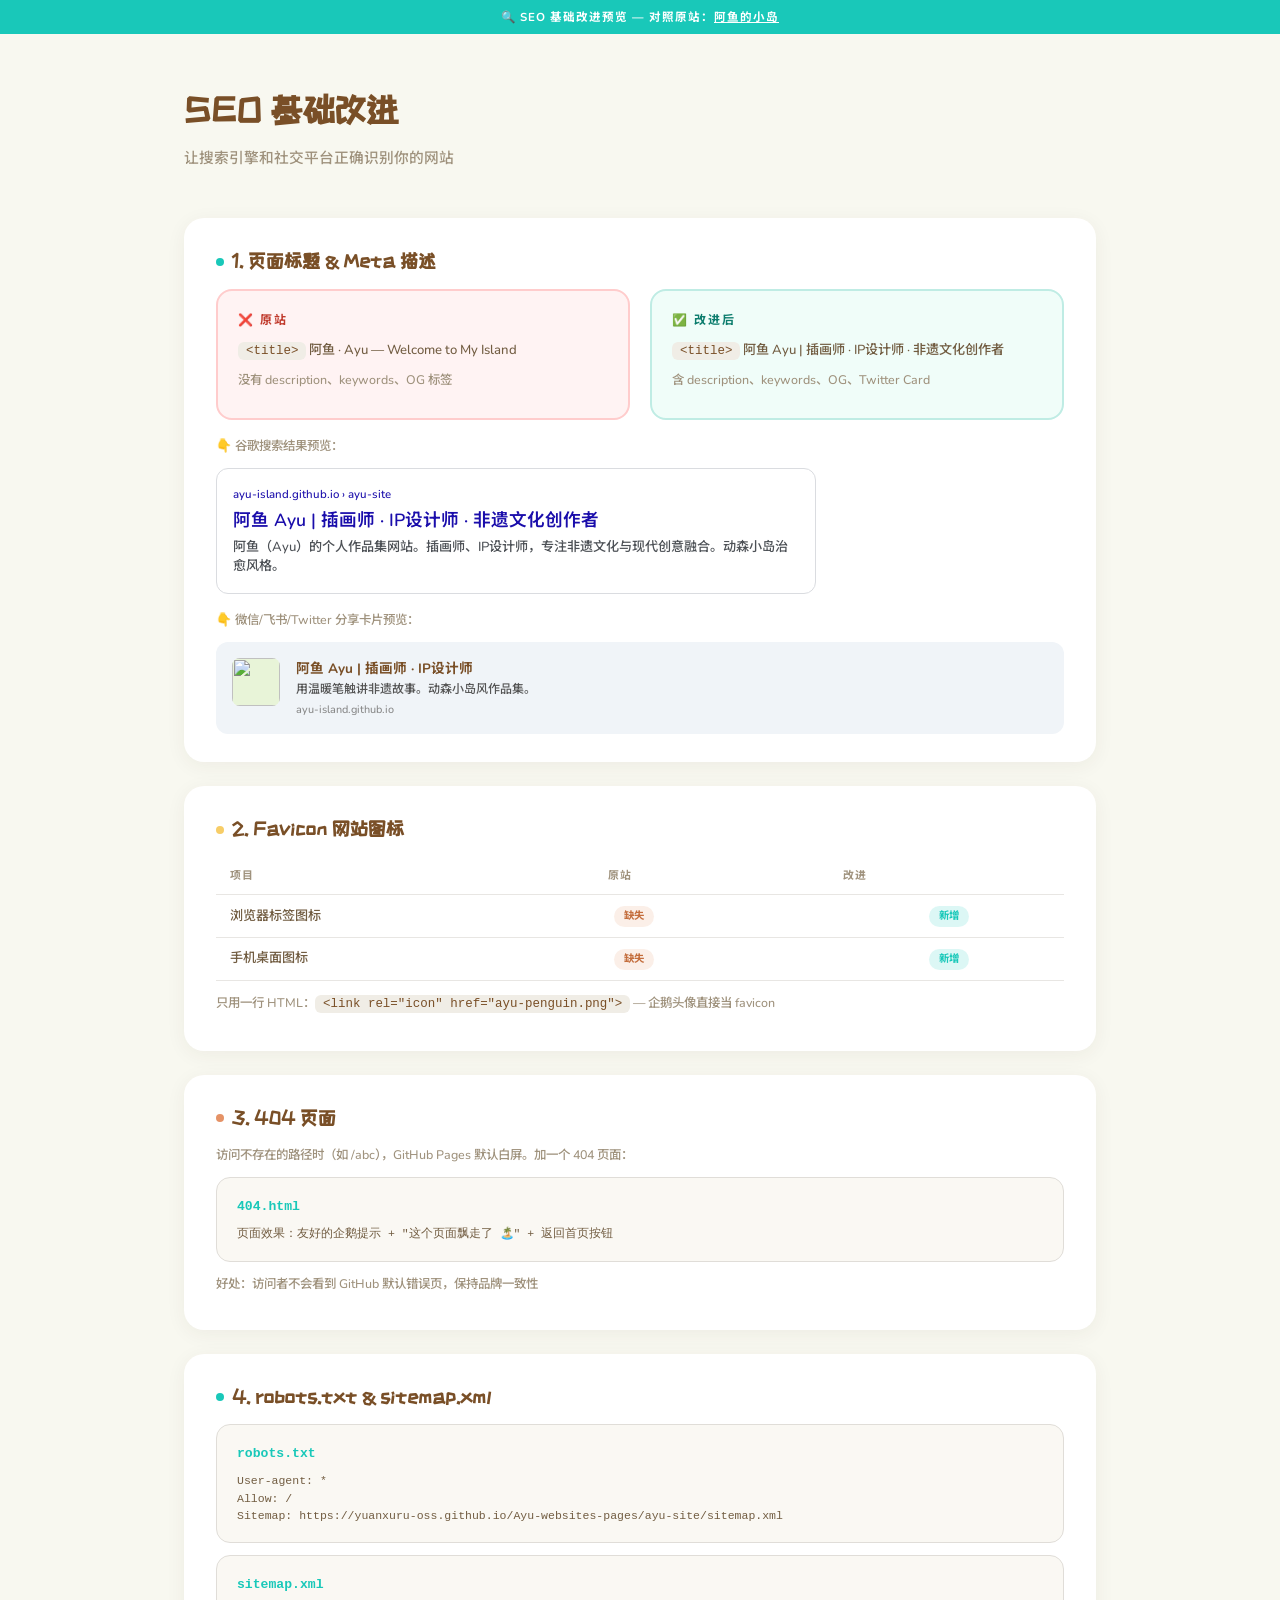
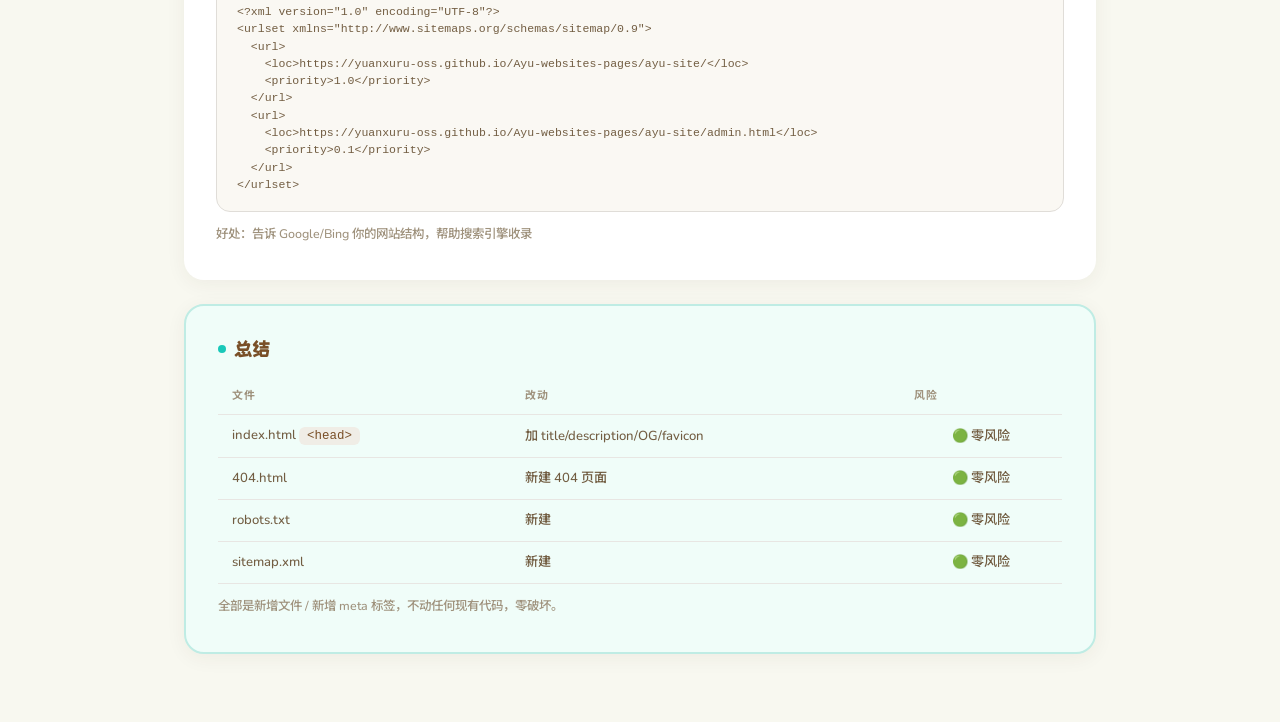
==== ayu-seo-preview/index.html @ 8addc24c "ayu seo preview" ====
<!DOCTYPE html>
<html lang="zh-CN">
<head>
<meta charset="UTF-8">
<meta name="viewport" content="width=device-width, initial-scale=1.0">

<!-- ===== SEO 改进展示 ===== -->
<title>阿鱼 Ayu | 插画师 · IP设计师 · 非遗文化创作者</title>
<meta name="description" content="阿鱼（Ayu）的个人作品集网站。插画师、IP设计师，专注非遗文化与现代创意融合。动森小岛治愈风格。">
<meta name="keywords" content="阿鱼,插画师,IP设计,非遗文化,动森,作品集,illustrator,designer">
<meta name="author" content="阿鱼 Ayu">
<meta name="robots" content="index, follow">

<!-- Open Graph (社交分享) -->
<meta property="og:title" content="阿鱼 Ayu | 插画师 · IP设计师">
<meta property="og:description" content="用温暖笔触讲非遗故事。动森小岛风作品集。">
<meta property="og:image" content="https://yuanxuru-oss.github.io/Ayu-websites-pages/ayu-site/assets/images/ayu-penguin.png">
<meta property="og:url" content="https://yuanxuru-oss.github.io/Ayu-websites-pages/ayu-site/">
<meta property="og:type" content="website">

<!-- Twitter Card -->
<meta name="twitter:card" content="summary">
<meta name="twitter:title" content="阿鱼 Ayu | 插画师 · IP设计师">
<meta name="twitter:description" content="用温暖笔触讲非遗故事。动森小岛风作品集。">
<meta name="twitter:image" content="https://yuanxuru-oss.github.io/Ayu-websites-pages/ayu-site/assets/images/ayu-penguin.png">

<!-- Favicon -->
<link rel="icon" type="image/png" sizes="32x32" href="https://yuanxuru-oss.github.io/Ayu-websites-pages/ayu-site/assets/images/ayu-penguin.png">
<link rel="apple-touch-icon" href="https://yuanxuru-oss.github.io/Ayu-websites-pages/ayu-site/assets/images/ayu-penguin.png">

<style>
@import url('https://fonts.googleapis.com/css2?family=Nunito:wght@400;600;700;800;900&family=Noto+Sans+SC:wght@400;500;700&family=ZCOOL+KuaiLe&display=swap');

* { margin: 0; padding: 0; box-sizing: border-box; }
:root {
  --mint: #19c8b9; --yellow: #f7cd67; --orange: #e59266;
  --ink: #725d42; --dark: #794f27; --muted: #9f927d;
  --bg: #f8f8f0;
}

body { font-family: Nunito,'Noto Sans SC',sans-serif; background: var(--bg); color: var(--ink); font-weight: 500; line-height: 1.6; }
.container { max-width: 960px; margin: 0 auto; padding: 48px 24px; }

.preview-bar { background: var(--mint); color: #fff; text-align: center; padding: 8px; font-size: 0.72rem; font-weight: 700; letter-spacing: 1px; }

h1 { font-family: 'ZCOOL KuaiLe',cursive; font-size: 2.2rem; color: var(--dark); margin-bottom: 8px; }
.sub { font-size: 0.92rem; color: var(--muted); margin-bottom: 48px; }

/* Card */
.card { background: #fff; border-radius: 20px; padding: 28px 32px; box-shadow: 0 4px 20px rgba(61,52,40,0.06); margin-bottom: 24px; }
.card h2 { font-family: 'ZCOOL KuaiLe',cursive; font-size: 1.2rem; color: var(--dark); margin-bottom: 12px; display: flex; align-items: center; gap: 8px; }
.card h2 .dot { width: 8px; height: 8px; border-radius: 50%; display: inline-block; }
.card p { font-size: 0.88rem; margin-bottom: 8px; }
.card code { background: #f0ede6; padding: 2px 8px; border-radius: 6px; font-size: 0.78rem; font-family: 'Fira Code',monospace; color: var(--dark); }
.card .tag { display: inline-block; font-size: 0.65rem; font-weight: 700; padding: 2px 10px; border-radius: 50px; margin-left: 6px; }
.tag-new { background: rgba(25,200,185,0.15); color: var(--mint); }
.tag-miss { background: rgba(229,146,102,0.15); color: #c46e3d; }

table { width: 100%; border-collapse: collapse; font-size: 0.82rem; margin-top: 12px; }
th, td { padding: 10px 14px; text-align: left; border-bottom: 1px solid #e8e6e3; }
th { font-size: 0.68rem; color: var(--muted); letter-spacing: 1px; text-transform: uppercase; font-weight: 700; }
td:last-child { text-align: center; }

/* File box */
.file-box { background: #faf8f3; border: 1.5px solid #e0ddd8; border-radius: 14px; padding: 18px 20px; margin-top: 8px; }
.file-box .filename { font-family: 'Fira Code',monospace; font-size: 0.82rem; font-weight: 700; color: var(--mint); margin-bottom: 8px; }
.file-box pre { font-size: 0.72rem; color: var(--ink); white-space: pre-wrap; font-family: 'Fira Code',monospace; line-height: 1.5; max-height: 200px; overflow-y: auto; }

/* Search preview */
.search-preview { background: #fff; border: 1px solid #dadce0; border-radius: 12px; padding: 16px; max-width: 600px; margin-top: 12px; }
.search-preview .sp-url { font-size: 0.72rem; color: #1a0dab; margin-bottom: 2px; }
.search-preview .sp-title { font-size: 1.1rem; color: #1a0dab; font-weight: 600; margin-bottom: 4px; text-decoration: none; display: block; }
.search-preview .sp-desc { font-size: 0.82rem; color: #4d5156; line-height: 1.5; }

.compare-grid { display: grid; grid-template-columns: 1fr 1fr; gap: 20px; }
.compare-old { background: #fff3f3; border-radius: 16px; padding: 20px; border: 2px solid #fcc; }
.compare-new { background: #f0fdf9; border-radius: 16px; padding: 20px; border: 2px solid #bfece4; }
.compare-old h3 { color: #c0392b; font-size: 0.75rem; letter-spacing: 2px; margin-bottom: 10px; }
.compare-new h3 { color: #0d7d6e; font-size: 0.75rem; letter-spacing: 2px; margin-bottom: 10px; }
</style>
</head>
<body>

<div class="preview-bar">🔍 SEO 基础改进预览 — 对照原站：<a href="https://yuanxuru-oss.github.io/Ayu-websites-pages/ayu-site/" style="color:#fff;">阿鱼的小岛</a></div>

<div class="container">
  <h1>SEO 基础改进</h1>
  <p class="sub">让搜索引擎和社交平台正确识别你的网站</p>

  <!-- ===== 1. 页面标题 + Meta ===== -->
  <div class="card">
    <h2><span class="dot" style="background:var(--mint);"></span> 1. 页面标题 & Meta 描述</h2>

    <div class="compare-grid">
      <div class="compare-old">
        <h3>❌ 原站</h3>
        <p style="font-size:0.82rem;"><code>&lt;title&gt;</code> 阿鱼 · Ayu — Welcome to My Island</p>
        <p style="font-size:0.78rem;color:var(--muted);margin-top:6px;">没有 description、keywords、OG 标签</p>
      </div>
      <div class="compare-new">
        <h3>✅ 改进后</h3>
        <p style="font-size:0.82rem;"><code>&lt;title&gt;</code> 阿鱼 Ayu | 插画师 · IP设计师 · 非遗文化创作者</p>
        <p style="font-size:0.78rem;color:var(--muted);margin-top:6px;">含 description、keywords、OG、Twitter Card</p>
      </div>
    </div>

    <p style="font-size:0.78rem;color:var(--muted);margin-top:16px;">👇 谷歌搜索结果预览：</p>
    <div class="search-preview">
      <div class="sp-url">ayu-island.github.io › ayu-site</div>
      <span class="sp-title">阿鱼 Ayu | 插画师 · IP设计师 · 非遗文化创作者</span>
      <div class="sp-desc">阿鱼（Ayu）的个人作品集网站。插画师、IP设计师，专注非遗文化与现代创意融合。动森小岛治愈风格。</div>
    </div>

    <p style="font-size:0.78rem;color:var(--muted);margin-top:16px;">👇 微信/飞书/Twitter 分享卡片预览：</p>
    <div style="display:flex;gap:16px;align-items:flex-start;margin-top:12px;background:#f0f4f8;border-radius:12px;padding:16px;">
      <div style="width:48px;height:48px;border-radius:8px;overflow:hidden;flex-shrink:0;background:#e8f4d8;">
        <img src="https://yuanxuru-oss.github.io/Ayu-websites-pages/ayu-site/assets/images/ayu-penguin.png" style="width:100%;height:100%;object-fit:contain;">
      </div>
      <div>
        <div style="font-weight:700;font-size:0.85rem;color:var(--dark);">阿鱼 Ayu | 插画师 · IP设计师</div>
        <div style="font-size:0.75rem;color:#555;">用温暖笔触讲非遗故事。动森小岛风作品集。</div>
        <div style="font-size:0.68rem;color:#888;margin-top:2px;">ayu-island.github.io</div>
      </div>
    </div>
  </div>

  <!-- ===== 2. Favicon ===== -->
  <div class="card">
    <h2><span class="dot" style="background:var(--yellow);"></span> 2. Favicon 网站图标</h2>
    <table>
      <tr><th>项目</th><th>原站</th><th>改进</th></tr>
      <tr><td>浏览器标签图标</td><td><span class="tag tag-miss">缺失</span></td><td><span class="tag tag-new">新增</span></td></tr>
      <tr><td>手机桌面图标</td><td><span class="tag tag-miss">缺失</span></td><td><span class="tag tag-new">新增</span></td></tr>
    </table>
    <p style="font-size:0.78rem;color:var(--muted);margin-top:12px;">只用一行 HTML：<code>&lt;link rel="icon" href="ayu-penguin.png"&gt;</code> — 企鹅头像直接当 favicon</p>
  </div>

  <!-- ===== 3. 404 页面 ===== -->
  <div class="card">
    <h2><span class="dot" style="background:var(--orange);"></span> 3. 404 页面</h2>
    <p style="font-size:0.78rem;color:var(--muted);margin-bottom:12px;">访问不存在的路径时（如 /abc），GitHub Pages 默认白屏。加一个 404 页面：</p>
    <div class="file-box">
      <div class="filename">404.html</div>
      <pre>页面效果：友好的企鹅提示 + "这个页面飘走了 🏝️" + 返回首页按钮</pre>
    </div>
    <p style="font-size:0.78rem;color:var(--muted);margin-top:12px;">
      好处：访问者不会看到 GitHub 默认错误页，保持品牌一致性
    </p>
  </div>

  <!-- ===== 4. robots.txt + sitemap ===== -->
  <div class="card">
    <h2><span class="dot" style="background:var(--mint);"></span> 4. robots.txt & sitemap.xml</h2>
    <div class="file-box">
      <div class="filename">robots.txt</div>
      <pre>User-agent: *
Allow: /
Sitemap: https://yuanxuru-oss.github.io/Ayu-websites-pages/ayu-site/sitemap.xml</pre>
    </div>
    <div class="file-box" style="margin-top:12px;">
      <div class="filename">sitemap.xml</div>
      <pre>&lt;?xml version="1.0" encoding="UTF-8"?&gt;
&lt;urlset xmlns="http://www.sitemaps.org/schemas/sitemap/0.9"&gt;
  &lt;url&gt;
    &lt;loc&gt;https://yuanxuru-oss.github.io/Ayu-websites-pages/ayu-site/&lt;/loc&gt;
    &lt;priority&gt;1.0&lt;/priority&gt;
  &lt;/url&gt;
  &lt;url&gt;
    &lt;loc&gt;https://yuanxuru-oss.github.io/Ayu-websites-pages/ayu-site/admin.html&lt;/loc&gt;
    &lt;priority&gt;0.1&lt;/priority&gt;
  &lt;/url&gt;
&lt;/urlset&gt;</pre>
    </div>
    <p style="font-size:0.78rem;color:var(--muted);margin-top:12px;">
      好处：告诉 Google/Bing 你的网站结构，帮助搜索引擎收录
    </p>
  </div>

  <!-- ===== 改动总结 ===== -->
  <div class="card" style="background: #f0fdf9; border: 2px solid #bfece4;">
    <h2><span class="dot" style="background:var(--mint);"></span> 总结</h2>
    <table>
      <tr><th>文件</th><th>改动</th><th>风险</th></tr>
      <tr><td>index.html <code>&lt;head&gt;</code></td><td>加 title/description/OG/favicon</td><td>🟢 零风险</td></tr>
      <tr><td>404.html</td><td>新建 404 页面</td><td>🟢 零风险</td></tr>
      <tr><td>robots.txt</td><td>新建</td><td>🟢 零风险</td></tr>
      <tr><td>sitemap.xml</td><td>新建</td><td>🟢 零风险</td></tr>
    </table>
    <p style="font-size:0.78rem;color:var(--muted);margin-top:12px;">全部是新增文件 / 新增 meta 标签，不动任何现有代码，零破坏。</p>
  </div>

</div>
</body>
</html>
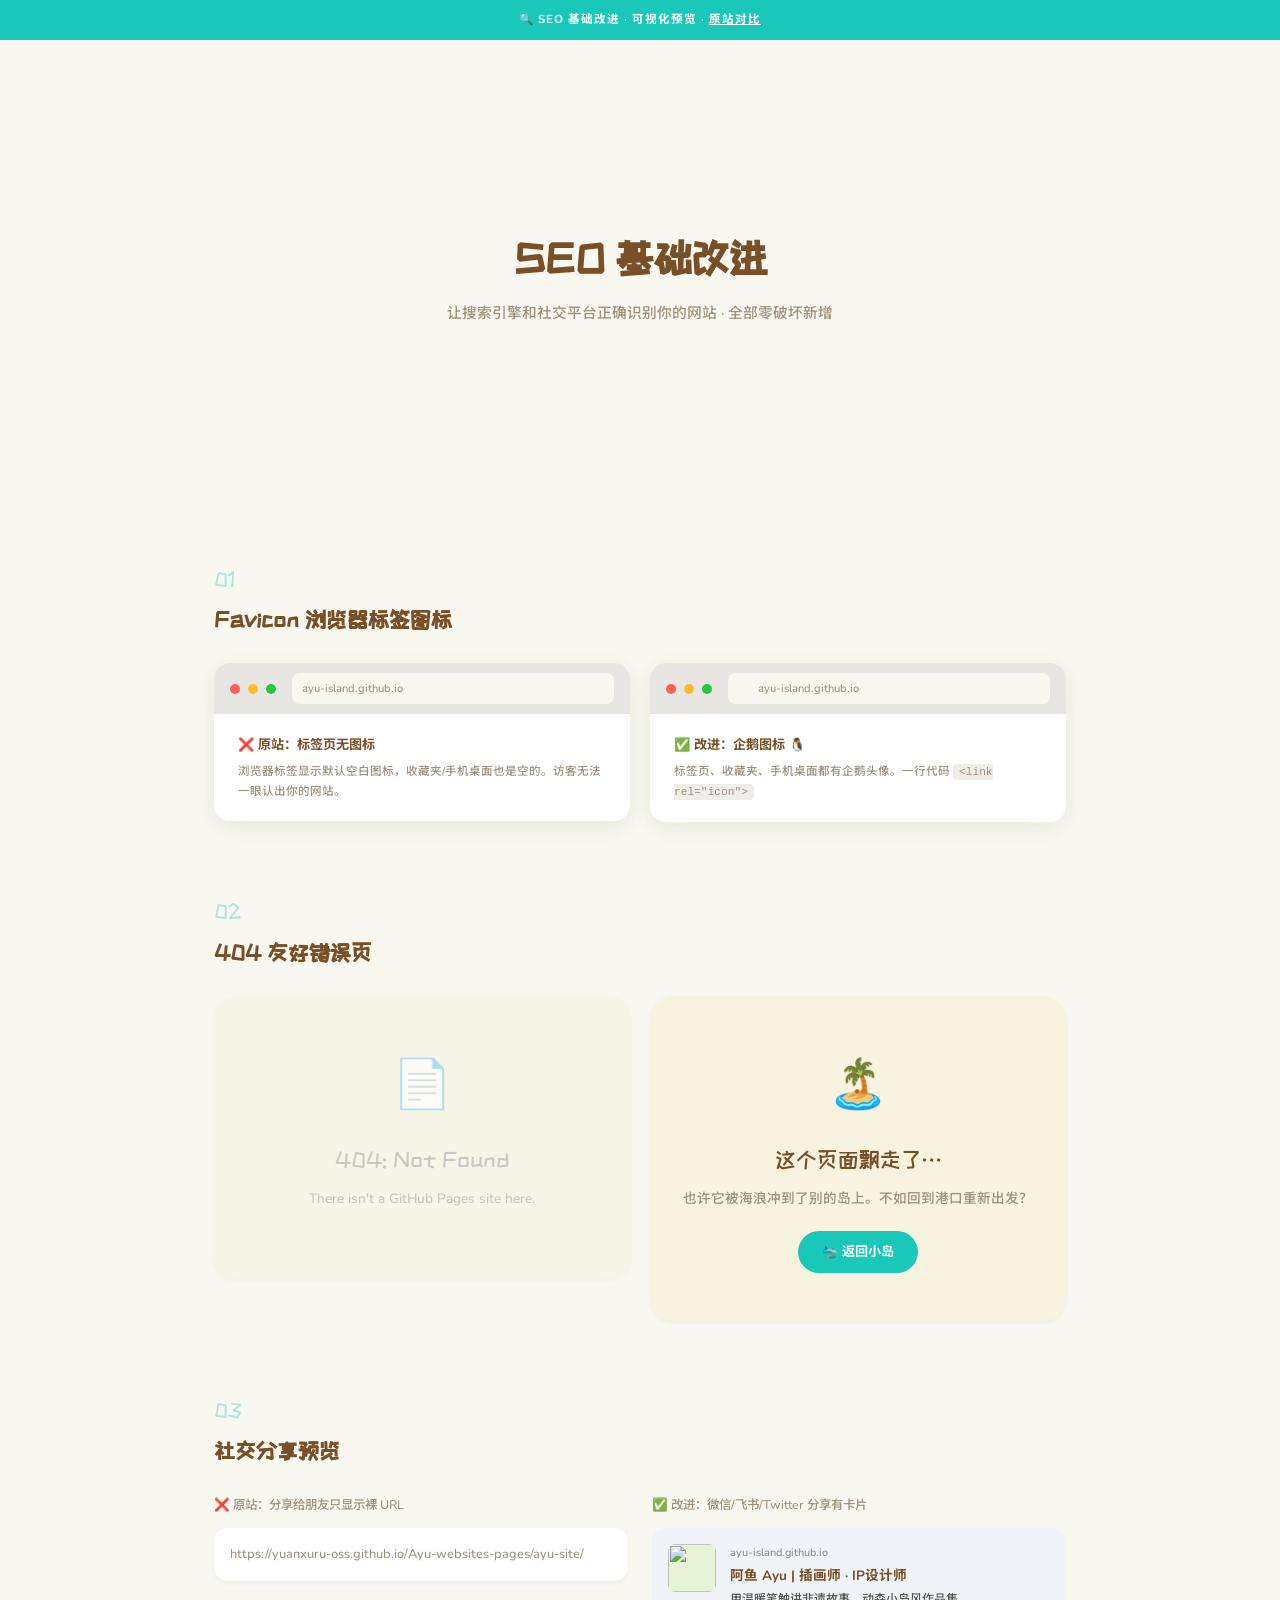
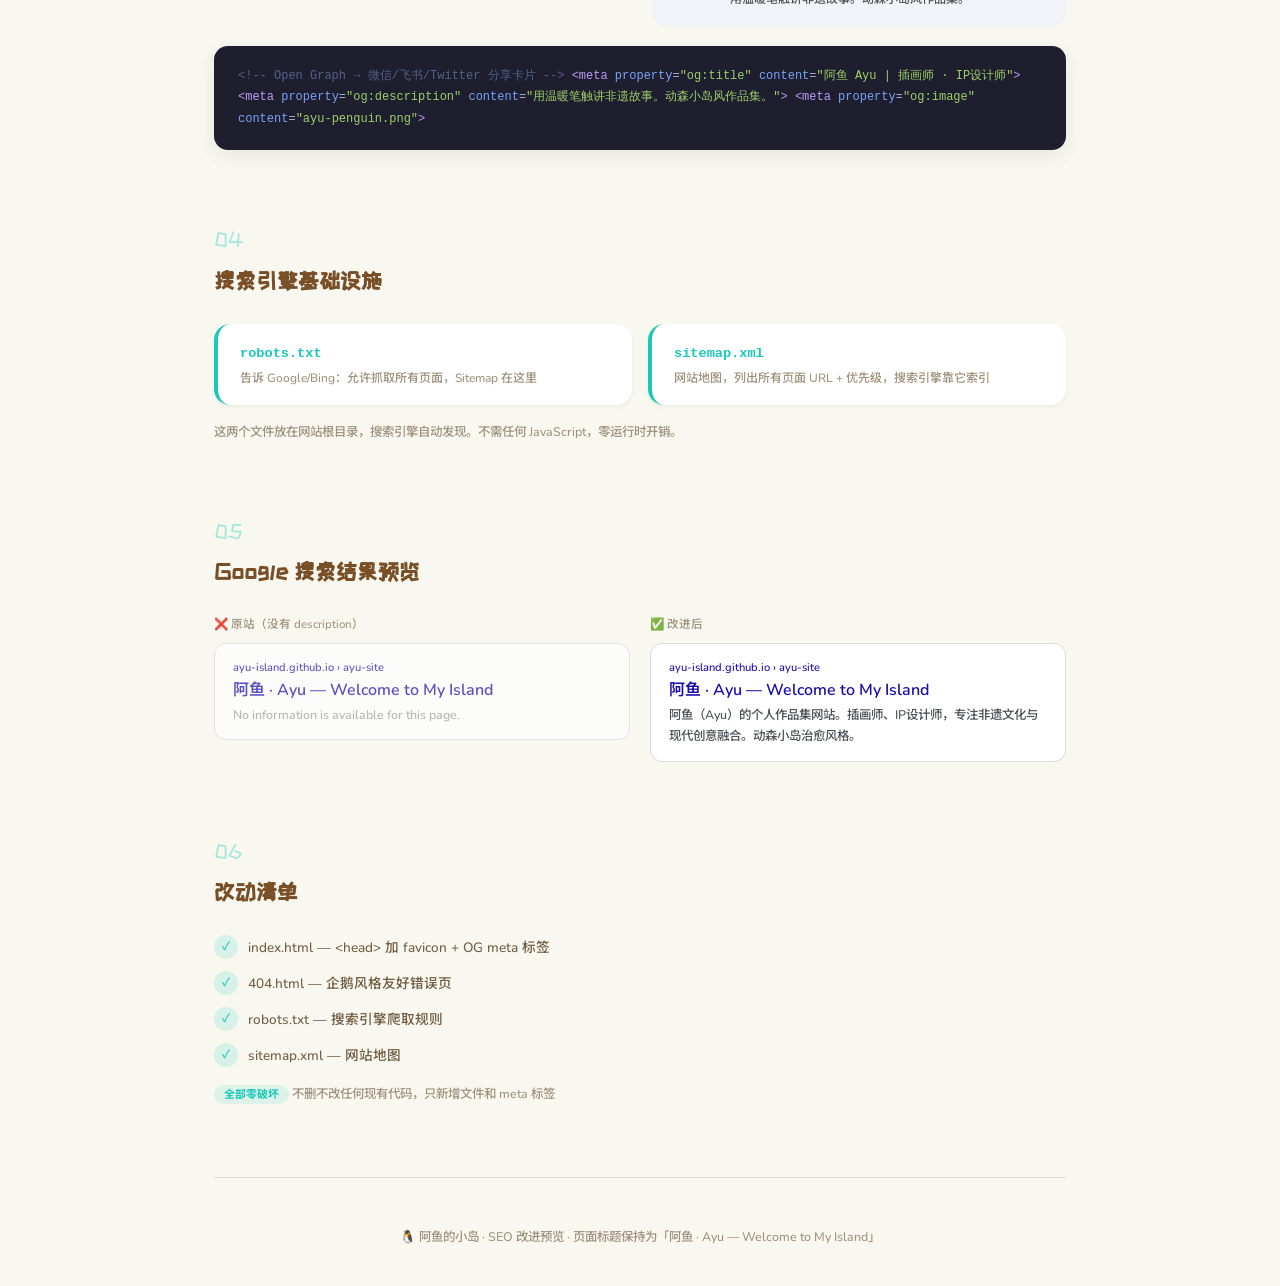
==== commit 677ba6e1: "ayo seo visual preview with styled components" ====
--- a/ayu-seo-preview/index.html
+++ b/ayu-seo-preview/index.html
@@ -3,191 +3,256 @@
 <head>
 <meta charset="UTF-8">
 <meta name="viewport" content="width=device-width, initial-scale=1.0">
-
-<!-- ===== SEO 改进展示 ===== -->
-<title>阿鱼 Ayu | 插画师 · IP设计师 · 非遗文化创作者</title>
-<meta name="description" content="阿鱼（Ayu）的个人作品集网站。插画师、IP设计师，专注非遗文化与现代创意融合。动森小岛治愈风格。">
-<meta name="keywords" content="阿鱼,插画师,IP设计,非遗文化,动森,作品集,illustrator,designer">
-<meta name="author" content="阿鱼 Ayu">
-<meta name="robots" content="index, follow">
-
-<!-- Open Graph (社交分享) -->
-<meta property="og:title" content="阿鱼 Ayu | 插画师 · IP设计师">
-<meta property="og:description" content="用温暖笔触讲非遗故事。动森小岛风作品集。">
-<meta property="og:image" content="https://yuanxuru-oss.github.io/Ayu-websites-pages/ayu-site/assets/images/ayu-penguin.png">
-<meta property="og:url" content="https://yuanxuru-oss.github.io/Ayu-websites-pages/ayu-site/">
-<meta property="og:type" content="website">
-
-<!-- Twitter Card -->
-<meta name="twitter:card" content="summary">
-<meta name="twitter:title" content="阿鱼 Ayu | 插画师 · IP设计师">
-<meta name="twitter:description" content="用温暖笔触讲非遗故事。动森小岛风作品集。">
-<meta name="twitter:image" content="https://yuanxuru-oss.github.io/Ayu-websites-pages/ayu-site/assets/images/ayu-penguin.png">
-
-<!-- Favicon -->
-<link rel="icon" type="image/png" sizes="32x32" href="https://yuanxuru-oss.github.io/Ayu-websites-pages/ayu-site/assets/images/ayu-penguin.png">
-<link rel="apple-touch-icon" href="https://yuanxuru-oss.github.io/Ayu-websites-pages/ayu-site/assets/images/ayu-penguin.png">
-
+<title>阿鱼 · Ayu — Welcome to My Island</title>
+<link rel="icon" type="image/png" href="https://yuanxuru-oss.github.io/Ayu-websites-pages/ayu-site/ayu-penguin.png">
+<link rel="preconnect" href="https://fonts.googleapis.com">
+<link rel="preconnect" href="https://fonts.gstatic.com" crossorigin>
+<link href="https://fonts.googleapis.com/css2?family=Nunito:wght@400;600;700;800;900&family=Noto+Sans+SC:wght@400;500;700&family=ZCOOL+KuaiLe&display=swap" rel="stylesheet">
 <style>
-@import url('https://fonts.googleapis.com/css2?family=Nunito:wght@400;600;700;800;900&family=Noto+Sans+SC:wght@400;500;700&family=ZCOOL+KuaiLe&display=swap');
-
-* { margin: 0; padding: 0; box-sizing: border-box; }
 :root {
-  --mint: #19c8b9; --yellow: #f7cd67; --orange: #e59266;
-  --ink: #725d42; --dark: #794f27; --muted: #9f927d;
-  --bg: #f8f8f0;
+  --mint: #19C8B9; --yellow: #F7CD67; --orange: #E59266;
+  --ink: #725D42; --dark: #794F27; --muted: #9F927D;
+  --bg: #F8F8F0; --card-bg: #F7F3DF; --border: #C4B89E;
+  --white: #FFFFFF;
+  --shadow-sm: 0 2px 4px rgba(61,52,40,0.06);
+  --shadow-md: 0 4px 20px rgba(61,52,40,0.06), 0 8px 24px rgba(61,52,40,0.03);
 }
-
-body { font-family: Nunito,'Noto Sans SC',sans-serif; background: var(--bg); color: var(--ink); font-weight: 500; line-height: 1.6; }
-.container { max-width: 960px; margin: 0 auto; padding: 48px 24px; }
-
-.preview-bar { background: var(--mint); color: #fff; text-align: center; padding: 8px; font-size: 0.72rem; font-weight: 700; letter-spacing: 1px; }
-
-h1 { font-family: 'ZCOOL KuaiLe',cursive; font-size: 2.2rem; color: var(--dark); margin-bottom: 8px; }
-.sub { font-size: 0.92rem; color: var(--muted); margin-bottom: 48px; }
-
-/* Card */
-.card { background: #fff; border-radius: 20px; padding: 28px 32px; box-shadow: 0 4px 20px rgba(61,52,40,0.06); margin-bottom: 24px; }
-.card h2 { font-family: 'ZCOOL KuaiLe',cursive; font-size: 1.2rem; color: var(--dark); margin-bottom: 12px; display: flex; align-items: center; gap: 8px; }
-.card h2 .dot { width: 8px; height: 8px; border-radius: 50%; display: inline-block; }
-.card p { font-size: 0.88rem; margin-bottom: 8px; }
-.card code { background: #f0ede6; padding: 2px 8px; border-radius: 6px; font-size: 0.78rem; font-family: 'Fira Code',monospace; color: var(--dark); }
-.card .tag { display: inline-block; font-size: 0.65rem; font-weight: 700; padding: 2px 10px; border-radius: 50px; margin-left: 6px; }
-.tag-new { background: rgba(25,200,185,0.15); color: var(--mint); }
-.tag-miss { background: rgba(229,146,102,0.15); color: #c46e3d; }
-
-table { width: 100%; border-collapse: collapse; font-size: 0.82rem; margin-top: 12px; }
-th, td { padding: 10px 14px; text-align: left; border-bottom: 1px solid #e8e6e3; }
-th { font-size: 0.68rem; color: var(--muted); letter-spacing: 1px; text-transform: uppercase; font-weight: 700; }
-td:last-child { text-align: center; }
-
-/* File box */
-.file-box { background: #faf8f3; border: 1.5px solid #e0ddd8; border-radius: 14px; padding: 18px 20px; margin-top: 8px; }
-.file-box .filename { font-family: 'Fira Code',monospace; font-size: 0.82rem; font-weight: 700; color: var(--mint); margin-bottom: 8px; }
-.file-box pre { font-size: 0.72rem; color: var(--ink); white-space: pre-wrap; font-family: 'Fira Code',monospace; line-height: 1.5; max-height: 200px; overflow-y: auto; }
-
-/* Search preview */
-.search-preview { background: #fff; border: 1px solid #dadce0; border-radius: 12px; padding: 16px; max-width: 600px; margin-top: 12px; }
-.search-preview .sp-url { font-size: 0.72rem; color: #1a0dab; margin-bottom: 2px; }
-.search-preview .sp-title { font-size: 1.1rem; color: #1a0dab; font-weight: 600; margin-bottom: 4px; text-decoration: none; display: block; }
-.search-preview .sp-desc { font-size: 0.82rem; color: #4d5156; line-height: 1.5; }
-
-.compare-grid { display: grid; grid-template-columns: 1fr 1fr; gap: 20px; }
-.compare-old { background: #fff3f3; border-radius: 16px; padding: 20px; border: 2px solid #fcc; }
-.compare-new { background: #f0fdf9; border-radius: 16px; padding: 20px; border: 2px solid #bfece4; }
-.compare-old h3 { color: #c0392b; font-size: 0.75rem; letter-spacing: 2px; margin-bottom: 10px; }
-.compare-new h3 { color: #0d7d6e; font-size: 0.75rem; letter-spacing: 2px; margin-bottom: 10px; }
+*,*::before,*::after{box-sizing:border-box;margin:0;padding:0}
+body{font-family:Nunito,'Noto Sans SC',sans-serif;font-size:16px;line-height:1.7;color:var(--ink);background:var(--bg);font-weight:500}
+::selection{background:var(--yellow);color:#5c4a1f}
+.container{max-width:900px;margin:0 auto;padding:0 24px}
+
+.preview-bar{background:var(--mint);color:#fff;text-align:center;padding:10px;font-size:.72rem;font-weight:700;letter-spacing:1px}
+.preview-bar a{color:#fff}
+
+/* Hero */
+.hero-vertical{min-height:50vh;display:flex;flex-direction:column;align-items:center;justify-content:center;padding:60px 24px 40px;text-align:center}
+.hero-vertical h1{font-family:'ZCOOL KuaiLe',cursive;font-size:clamp(2rem,5vw,2.6rem);color:var(--dark);margin-bottom:8px}
+.hero-vertical .sub{font-size:.92rem;color:var(--muted)}
+
+/* Section Header */
+.section-header{margin:clamp(48px,8vh,72px) 0 24px}
+.section-number{font-family:'ZCOOL KuaiLe',cursive;font-size:1.3rem;color:var(--mint);opacity:.35;display:block;margin-bottom:.25rem}
+.section-title{font-family:'ZCOOL KuaiLe',cursive;font-size:1.4rem;color:var(--dark)}
+
+/* ===== Favicon 可视化 ===== */
+.favicon-demo{display:flex;gap:24px;align-items:flex-start;flex-wrap:wrap;margin-bottom:16px}
+
+/* Browser tab simulation */
+.browser-tab{background:var(--white);border-radius:16px;overflow:hidden;box-shadow:var(--shadow-md);width:100%;max-width:500px}
+.browser-tab .tab-top{background:#e8e6e3;padding:10px 16px;display:flex;align-items:center;gap:8px}
+.browser-tab .tab-dot{width:10px;height:10px;border-radius:50%}
+.browser-tab .tab-dot:nth-child(1){background:#ff5f56}.browser-tab .tab-dot:nth-child(2){background:#ffbd2e}.browser-tab .tab-dot:nth-child(3){background:#27c93f}
+.browser-tab .tab-urlbar{flex:1;background:var(--bg);border-radius:8px;padding:6px 10px;font-size:.7rem;color:var(--muted);margin-left:8px;display:flex;align-items:center;gap:6px}
+.browser-tab .tab-urlbar img{width:14px;height:14px;border-radius:2px}
+.browser-tab .tab-content{padding:20px 24px}
+.browser-tab .tab-content h3{font-size:.82rem;font-weight:700;color:var(--dark);margin-bottom:6px}
+.browser-tab .tab-content p{font-size:.72rem;color:var(--muted)}
+
+/* Old vs New */
+.browser-tab.old .tab-urlbar img{display:none}
+.browser-tab.new .tab-urlbar{}
+
+.compare-row{display:grid;grid-template-columns:1fr 1fr;gap:20px;align-items:start}
+
+/* ===== 404 页面可视化 ===== */
+.page404-demo{background:var(--card-bg);border-radius:24px;padding:48px 32px;text-align:center;box-shadow:var(--shadow-sm);max-width:500px}
+.page404-demo .p404-icon{font-size:3rem;margin-bottom:16px}
+.page404-demo .p404-title{font-family:'ZCOOL KuaiLe',cursive;font-size:1.4rem;color:var(--dark);margin-bottom:8px}
+.page404-demo .p404-desc{font-size:.85rem;color:var(--muted);margin-bottom:20px}
+.page404-demo .p404-btn{display:inline-block;padding:10px 24px;border-radius:50px;background:var(--mint);color:#fff;font-weight:700;font-size:.82rem;text-decoration:none}
+
+/* ===== Social preview ===== */
+.social-preview{background:#f0f4f8;border-radius:14px;padding:16px;display:flex;gap:14px;align-items:flex-start;max-width:420px}
+.social-preview .sp-img{width:48px;height:48px;border-radius:8px;overflow:hidden;flex-shrink:0;background:#e8f4d8;display:flex;align-items:center;justify-content:center}
+.social-preview .sp-img img{width:100%;height:100%;object-fit:contain}
+.social-preview .sp-info{flex:1;min-width:0}
+.social-preview .sp-info .sp-site{font-size:.68rem;color:#888;margin-bottom:2px}
+.social-preview .sp-info .sp-title{font-size:.85rem;font-weight:700;color:var(--dark)}
+.social-preview .sp-info .sp-desc{font-size:.75rem;color:#555;margin-top:2px}
+
+/* ===== OG 代码展示 ===== */
+.code-block{background:#1e1e2e;border-radius:14px;padding:20px 24px;overflow-x:auto;font-family:'Fira Code',monospace;font-size:.75rem;line-height:1.8;color:#a9b1d6;box-shadow:var(--shadow-md)}
+.code-block .cm{color:#565f89}.code-block .tag{color:#bb9af7}.code-block .attr{color:#7aa2f7}.code-block .val{color:#9ece6a}
+
+/* ===== Robot text ===== */
+.file-card{background:var(--white);border-radius:16px;padding:18px 22px;box-shadow:var(--shadow-sm);border-left:4px solid var(--mint)}
+.file-card .fc-name{font-family:'Fira Code',monospace;font-size:.85rem;font-weight:700;color:var(--mint);margin-bottom:4px}
+.file-card .fc-desc{font-size:.75rem;color:var(--muted);line-height:1.5}
+
+/* ===== Checklist ===== */
+.checklist{display:flex;flex-direction:column;gap:12px;margin-top:16px}
+.checklist-item{display:flex;align-items:center;gap:10px;font-size:.85rem;color:var(--ink)}
+.checklist-item .ci-icon{width:24px;height:24px;border-radius:50%;display:flex;align-items:center;justify-content:center;font-size:.72rem;flex-shrink:0}
+.ci-done{background:rgba(25,200,185,.15);color:var(--mint)}
+
+.page-footer{text-align:center;padding:48px 0 40px;color:var(--muted);font-size:.78rem;border-top:1px solid #e0ddd8;margin-top:clamp(48px,8vh,72px)}
+
+@media(max-width:700px){.compare-row{grid-template-columns:1fr}}
 </style>
 </head>
 <body>
 
-<div class="preview-bar">🔍 SEO 基础改进预览 — 对照原站：<a href="https://yuanxuru-oss.github.io/Ayu-websites-pages/ayu-site/" style="color:#fff;">阿鱼的小岛</a></div>
+<div class="preview-bar">
+  🔍 SEO 基础改进 · 可视化预览 ·
+  <a href="https://yuanxuru-oss.github.io/Ayu-websites-pages/ayu-site/" style="color:#fff;">原站对比</a>
+</div>
 
 <div class="container">
+
+<div class="hero-vertical">
   <h1>SEO 基础改进</h1>
-  <p class="sub">让搜索引擎和社交平台正确识别你的网站</p>
-
-  <!-- ===== 1. 页面标题 + Meta ===== -->
-  <div class="card">
-    <h2><span class="dot" style="background:var(--mint);"></span> 1. 页面标题 & Meta 描述</h2>
-
-    <div class="compare-grid">
-      <div class="compare-old">
-        <h3>❌ 原站</h3>
-        <p style="font-size:0.82rem;"><code>&lt;title&gt;</code> 阿鱼 · Ayu — Welcome to My Island</p>
-        <p style="font-size:0.78rem;color:var(--muted);margin-top:6px;">没有 description、keywords、OG 标签</p>
+  <p class="sub">让搜索引擎和社交平台正确识别你的网站 · 全部零破坏新增</p>
+</div>
+
+<!-- ===== 1. Favicon 浏览器标签图标 ===== -->
+<div class="section-header">
+  <span class="section-number">01</span>
+  <h2 class="section-title">Favicon 浏览器标签图标</h2>
+</div>
+
+<div class="compare-row">
+  <div class="browser-tab old">
+    <div class="tab-top">
+      <div class="tab-dot"></div><div class="tab-dot"></div><div class="tab-dot"></div>
+      <div class="tab-urlbar">ayu-island.github.io</div>
+    </div>
+    <div class="tab-content">
+      <h3>❌ 原站：标签页无图标</h3>
+      <p>浏览器标签显示默认空白图标，收藏夹/手机桌面也是空的。访客无法一眼认出你的网站。</p>
+    </div>
+  </div>
+  <div class="browser-tab new">
+    <div class="tab-top">
+      <div class="tab-dot"></div><div class="tab-dot"></div><div class="tab-dot"></div>
+      <div class="tab-urlbar">
+        <img src="https://yuanxuru-oss.github.io/Ayu-websites-pages/ayu-site/ayu-penguin.png" alt="">
+        ayu-island.github.io
       </div>
-      <div class="compare-new">
-        <h3>✅ 改进后</h3>
-        <p style="font-size:0.82rem;"><code>&lt;title&gt;</code> 阿鱼 Ayu | 插画师 · IP设计师 · 非遗文化创作者</p>
-        <p style="font-size:0.78rem;color:var(--muted);margin-top:6px;">含 description、keywords、OG、Twitter Card</p>
+    </div>
+    <div class="tab-content">
+      <h3>✅ 改进：企鹅图标 🐧</h3>
+      <p>标签页、收藏夹、手机桌面都有企鹅头像。一行代码 <code style="background:#f0ede6;padding:2px 6px;border-radius:4px;font-size:.7rem;">&lt;link rel="icon"&gt;</code></p>
+    </div>
+  </div>
+</div>
+
+<!-- ===== 2. 404 页面 ===== -->
+<div class="section-header">
+  <span class="section-number">02</span>
+  <h2 class="section-title">404 友好错误页</h2>
+</div>
+
+<div class="compare-row">
+  <div class="page404-demo" style="opacity:.5;">
+    <div class="p404-icon">📄</div>
+    <div class="p404-title" style="color:#999;">404: Not Found</div>
+    <div class="p404-desc">There isn't a GitHub Pages site here.</div>
+  </div>
+  <div class="page404-demo">
+    <div class="p404-icon">🏝️</div>
+    <div class="p404-title">这个页面飘走了…</div>
+    <div class="p404-desc">也许它被海浪冲到了别的岛上。不如回到港口重新出发？</div>
+    <a class="p404-btn" href="#">🛬 返回小岛</a>
+  </div>
+</div>
+
+<!-- ===== 3. 社交分享卡片 ===== -->
+<div class="section-header">
+  <span class="section-number">03</span>
+  <h2 class="section-title">社交分享预览</h2>
+</div>
+
+<div style="display:flex;gap:24px;flex-wrap:wrap;">
+  <div style="flex:1;min-width:280px;">
+    <p style="font-size:.78rem;color:var(--muted);margin-bottom:12px;">❌ 原站：分享给朋友只显示裸 URL</p>
+    <div style="background:var(--white);border-radius:14px;padding:16px;box-shadow:var(--shadow-sm);font-size:.8rem;color:var(--muted);">
+      https://yuanxuru-oss.github.io/Ayu-websites-pages/ayu-site/
+    </div>
+  </div>
+  <div style="flex:1;min-width:280px;">
+    <p style="font-size:.78rem;color:var(--muted);margin-bottom:12px;">✅ 改进：微信/飞书/Twitter 分享有卡片</p>
+    <div class="social-preview">
+      <div class="sp-img"><img src="https://yuanxuru-oss.github.io/Ayu-websites-pages/ayu-site/ayu-penguin.png" alt=""></div>
+      <div class="sp-info">
+        <div class="sp-site">ayu-island.github.io</div>
+        <div class="sp-title">阿鱼 Ayu | 插画师 · IP设计师</div>
+        <div class="sp-desc">用温暖笔触讲非遗故事。动森小岛风作品集。</div>
       </div>
     </div>
-
-    <p style="font-size:0.78rem;color:var(--muted);margin-top:16px;">👇 谷歌搜索结果预览：</p>
-    <div class="search-preview">
-      <div class="sp-url">ayu-island.github.io › ayu-site</div>
-      <span class="sp-title">阿鱼 Ayu | 插画师 · IP设计师 · 非遗文化创作者</span>
-      <div class="sp-desc">阿鱼（Ayu）的个人作品集网站。插画师、IP设计师，专注非遗文化与现代创意融合。动森小岛治愈风格。</div>
-    </div>
-
-    <p style="font-size:0.78rem;color:var(--muted);margin-top:16px;">👇 微信/飞书/Twitter 分享卡片预览：</p>
-    <div style="display:flex;gap:16px;align-items:flex-start;margin-top:12px;background:#f0f4f8;border-radius:12px;padding:16px;">
-      <div style="width:48px;height:48px;border-radius:8px;overflow:hidden;flex-shrink:0;background:#e8f4d8;">
-        <img src="https://yuanxuru-oss.github.io/Ayu-websites-pages/ayu-site/assets/images/ayu-penguin.png" style="width:100%;height:100%;object-fit:contain;">
-      </div>
-      <div>
-        <div style="font-weight:700;font-size:0.85rem;color:var(--dark);">阿鱼 Ayu | 插画师 · IP设计师</div>
-        <div style="font-size:0.75rem;color:#555;">用温暖笔触讲非遗故事。动森小岛风作品集。</div>
-        <div style="font-size:0.68rem;color:#888;margin-top:2px;">ayu-island.github.io</div>
-      </div>
-    </div>
-  </div>
-
-  <!-- ===== 2. Favicon ===== -->
-  <div class="card">
-    <h2><span class="dot" style="background:var(--yellow);"></span> 2. Favicon 网站图标</h2>
-    <table>
-      <tr><th>项目</th><th>原站</th><th>改进</th></tr>
-      <tr><td>浏览器标签图标</td><td><span class="tag tag-miss">缺失</span></td><td><span class="tag tag-new">新增</span></td></tr>
-      <tr><td>手机桌面图标</td><td><span class="tag tag-miss">缺失</span></td><td><span class="tag tag-new">新增</span></td></tr>
-    </table>
-    <p style="font-size:0.78rem;color:var(--muted);margin-top:12px;">只用一行 HTML：<code>&lt;link rel="icon" href="ayu-penguin.png"&gt;</code> — 企鹅头像直接当 favicon</p>
-  </div>
-
-  <!-- ===== 3. 404 页面 ===== -->
-  <div class="card">
-    <h2><span class="dot" style="background:var(--orange);"></span> 3. 404 页面</h2>
-    <p style="font-size:0.78rem;color:var(--muted);margin-bottom:12px;">访问不存在的路径时（如 /abc），GitHub Pages 默认白屏。加一个 404 页面：</p>
-    <div class="file-box">
-      <div class="filename">404.html</div>
-      <pre>页面效果：友好的企鹅提示 + "这个页面飘走了 🏝️" + 返回首页按钮</pre>
-    </div>
-    <p style="font-size:0.78rem;color:var(--muted);margin-top:12px;">
-      好处：访问者不会看到 GitHub 默认错误页，保持品牌一致性
-    </p>
-  </div>
-
-  <!-- ===== 4. robots.txt + sitemap ===== -->
-  <div class="card">
-    <h2><span class="dot" style="background:var(--mint);"></span> 4. robots.txt & sitemap.xml</h2>
-    <div class="file-box">
-      <div class="filename">robots.txt</div>
-      <pre>User-agent: *
-Allow: /
-Sitemap: https://yuanxuru-oss.github.io/Ayu-websites-pages/ayu-site/sitemap.xml</pre>
-    </div>
-    <div class="file-box" style="margin-top:12px;">
-      <div class="filename">sitemap.xml</div>
-      <pre>&lt;?xml version="1.0" encoding="UTF-8"?&gt;
-&lt;urlset xmlns="http://www.sitemaps.org/schemas/sitemap/0.9"&gt;
-  &lt;url&gt;
-    &lt;loc&gt;https://yuanxuru-oss.github.io/Ayu-websites-pages/ayu-site/&lt;/loc&gt;
-    &lt;priority&gt;1.0&lt;/priority&gt;
-  &lt;/url&gt;
-  &lt;url&gt;
-    &lt;loc&gt;https://yuanxuru-oss.github.io/Ayu-websites-pages/ayu-site/admin.html&lt;/loc&gt;
-    &lt;priority&gt;0.1&lt;/priority&gt;
-  &lt;/url&gt;
-&lt;/urlset&gt;</pre>
-    </div>
-    <p style="font-size:0.78rem;color:var(--muted);margin-top:12px;">
-      好处：告诉 Google/Bing 你的网站结构，帮助搜索引擎收录
-    </p>
-  </div>
-
-  <!-- ===== 改动总结 ===== -->
-  <div class="card" style="background: #f0fdf9; border: 2px solid #bfece4;">
-    <h2><span class="dot" style="background:var(--mint);"></span> 总结</h2>
-    <table>
-      <tr><th>文件</th><th>改动</th><th>风险</th></tr>
-      <tr><td>index.html <code>&lt;head&gt;</code></td><td>加 title/description/OG/favicon</td><td>🟢 零风险</td></tr>
-      <tr><td>404.html</td><td>新建 404 页面</td><td>🟢 零风险</td></tr>
-      <tr><td>robots.txt</td><td>新建</td><td>🟢 零风险</td></tr>
-      <tr><td>sitemap.xml</td><td>新建</td><td>🟢 零风险</td></tr>
-    </table>
-    <p style="font-size:0.78rem;color:var(--muted);margin-top:12px;">全部是新增文件 / 新增 meta 标签，不动任何现有代码，零破坏。</p>
-  </div>
+  </div>
+</div>
+
+<!-- OG 标签代码 -->
+<div class="code-block" style="margin-top:20px;">
+<span class="cm">&lt;!-- Open Graph → 微信/飞书/Twitter 分享卡片 --&gt;</span>
+<span class="tag">&lt;meta</span> <span class="attr">property</span>=<span class="val">"og:title"</span> <span class="attr">content</span>=<span class="val">"阿鱼 Ayu | 插画师 · IP设计师"</span><span class="tag">&gt;</span>
+<span class="tag">&lt;meta</span> <span class="attr">property</span>=<span class="val">"og:description"</span> <span class="attr">content</span>=<span class="val">"用温暖笔触讲非遗故事。动森小岛风作品集。"</span><span class="tag">&gt;</span>
+<span class="tag">&lt;meta</span> <span class="attr">property</span>=<span class="val">"og:image"</span> <span class="attr">content</span>=<span class="val">"ayu-penguin.png"</span><span class="tag">&gt;</span>
+</div>
+
+<!-- ===== 4. robots + sitemap ===== -->
+<div class="section-header">
+  <span class="section-number">04</span>
+  <h2 class="section-title">搜索引擎基础设施</h2>
+</div>
+
+<div style="display:grid;grid-template-columns:1fr 1fr;gap:16px;">
+  <div class="file-card">
+    <div class="fc-name">robots.txt</div>
+    <div class="fc-desc">告诉 Google/Bing：允许抓取所有页面，Sitemap 在这里</div>
+  </div>
+  <div class="file-card">
+    <div class="fc-name">sitemap.xml</div>
+    <div class="fc-desc">网站地图，列出所有页面 URL + 优先级，搜索引擎靠它索引</div>
+  </div>
+</div>
+
+<p style="font-size:.78rem;color:var(--muted);margin-top:16px;">这两个文件放在网站根目录，搜索引擎自动发现。不需任何 JavaScript，零运行时开销。</p>
+
+<!-- ===== Google 搜索结果 ===== -->
+<div class="section-header">
+  <span class="section-number">05</span>
+  <h2 class="section-title">Google 搜索结果预览</h2>
+</div>
+
+<div class="compare-row" style="margin-bottom:16px;">
+  <div>
+    <p style="font-size:.72rem;color:var(--muted);margin-bottom:8px;">❌ 原站（没有 description）</p>
+    <div class="search-preview" style="background:var(--white);border:1px solid #dadce0;border-radius:12px;padding:14px 18px;opacity:.7;">
+      <div style="font-size:.7rem;color:#1a0dab;">ayu-island.github.io › ayu-site</div>
+      <div style="font-size:1rem;color:#1a0dab;font-weight:600;">阿鱼 · Ayu — Welcome to My Island</div>
+      <div style="font-size:.78rem;color:#999;">No information is available for this page.</div>
+    </div>
+  </div>
+  <div>
+    <p style="font-size:.72rem;color:var(--muted);margin-bottom:8px;">✅ 改进后</p>
+    <div class="search-preview" style="background:var(--white);border:1px solid #dadce0;border-radius:12px;padding:14px 18px;">
+      <div style="font-size:.7rem;color:#1a0dab;">ayu-island.github.io › ayu-site</div>
+      <div style="font-size:1rem;color:#1a0dab;font-weight:600;">阿鱼 · Ayu — Welcome to My Island</div>
+      <div style="font-size:.78rem;color:#4d5156;">阿鱼（Ayu）的个人作品集网站。插画师、IP设计师，专注非遗文化与现代创意融合。动森小岛治愈风格。</div>
+    </div>
+  </div>
+</div>
+
+<!-- ===== 总结 ===== -->
+<div class="section-header">
+  <span class="section-number">06</span>
+  <h2 class="section-title">改动清单</h2>
+</div>
+
+<div class="checklist">
+  <div class="checklist-item"><div class="ci-icon ci-done">✓</div> index.html — &lt;head&gt; 加 favicon + OG meta 标签</div>
+  <div class="checklist-item"><div class="ci-icon ci-done">✓</div> 404.html — 企鹅风格友好错误页</div>
+  <div class="checklist-item"><div class="ci-icon ci-done">✓</div> robots.txt — 搜索引擎爬取规则</div>
+  <div class="checklist-item"><div class="ci-icon ci-done">✓</div> sitemap.xml — 网站地图</div>
+</div>
+<p style="font-size:.78rem;color:var(--muted);margin-top:16px;">
+  <span style="background:rgba(25,200,185,.12);color:var(--mint);padding:2px 10px;border-radius:50px;font-weight:700;font-size:.68rem;">全部零破坏</span>
+  不删不改任何现有代码，只新增文件和 meta 标签
+</p>
+
+<div class="page-footer">🐧 阿鱼的小岛 · SEO 改进预览 · 页面标题保持为「阿鱼 · Ayu — Welcome to My Island」</div>
 
 </div>
 </body>
